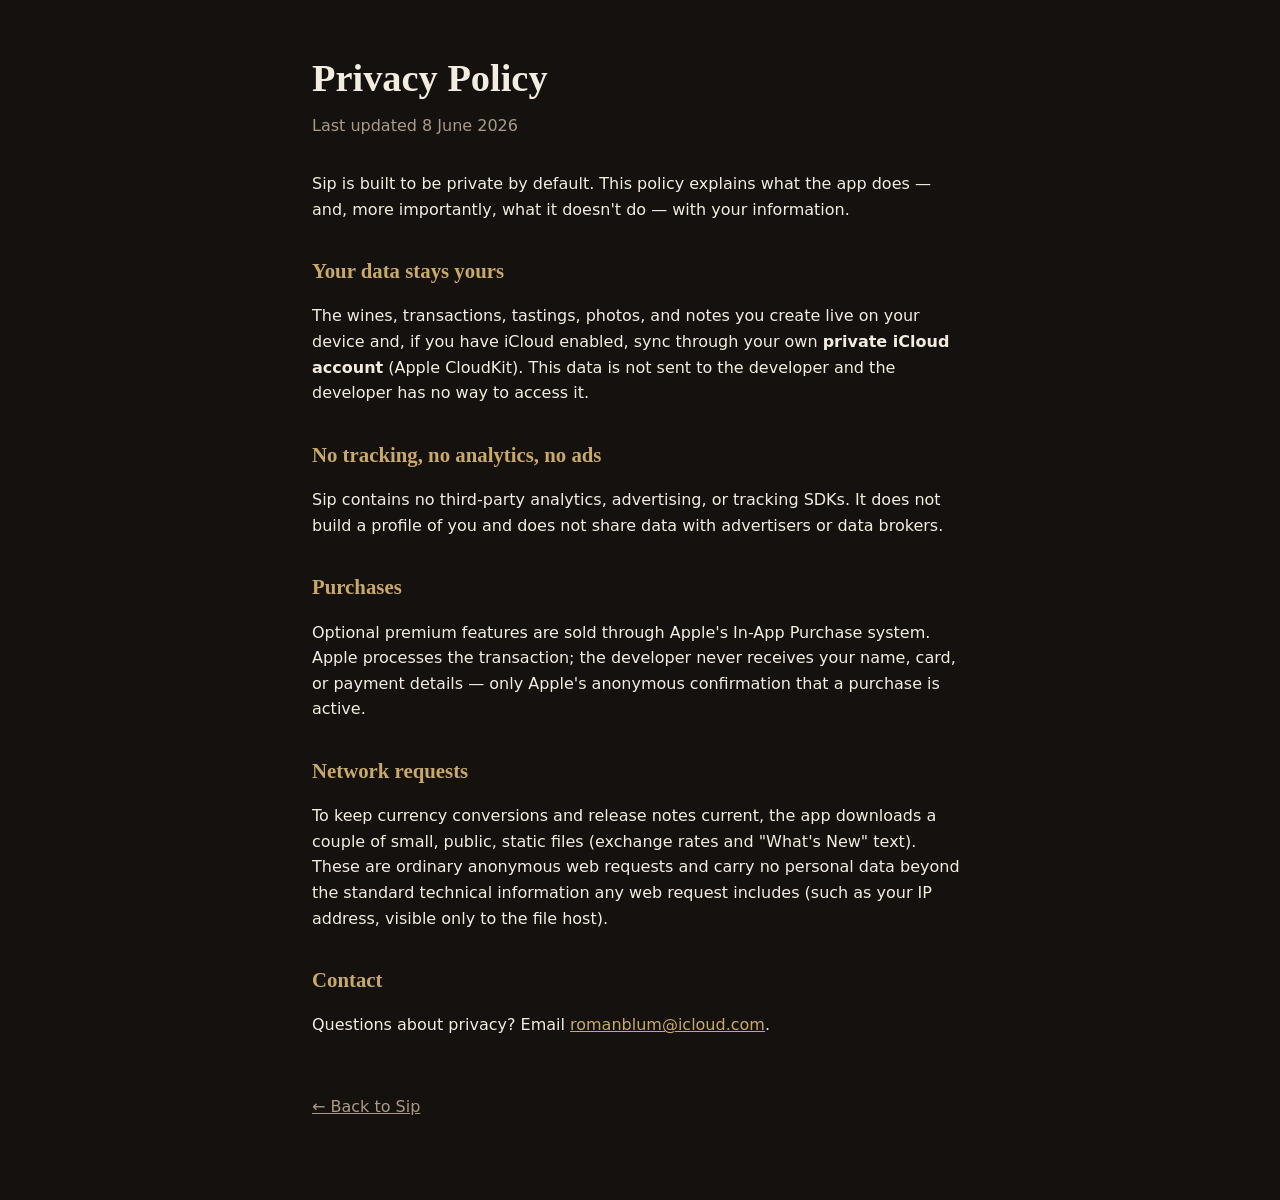
==== privacy.html @ 399b0591 "Add site, legal pages, and currency refresh script - index.html (minimal: tagline + App Store link)," ====
<!doctype html>
<html lang="en">
<head>
  <meta charset="utf-8">
  <meta name="viewport" content="width=device-width, initial-scale=1">
  <title>Privacy Policy — Sip</title>
  <style>
    :root { --ground:#14110e; --surface:#1d1813; --ink:#f3ece1; --faint:#a99c87; --gold:#c8a96a; --hairline:#352c22; }
    * { box-sizing: border-box; }
    body {
      margin: 0; background: var(--ground); color: var(--ink);
      font-family: ui-sans-serif, -apple-system, system-ui, sans-serif;
      line-height: 1.6; -webkit-font-smoothing: antialiased;
    }
    main { max-width: 44rem; margin: 0 auto; padding: 48px 24px 80px; }
    h1 { font-family: ui-serif, "New York", Georgia, serif; font-size: 2.4rem; font-weight: 600; margin: 0 0 .25rem; }
    h2 { font-family: ui-serif, "New York", Georgia, serif; color: var(--gold); font-size: 1.3rem; margin: 2rem 0 .5rem; }
    .updated { color: var(--faint); margin: 0 0 2rem; }
    a { color: var(--gold); }
    a.back { display: inline-block; margin-top: 2.5rem; color: var(--faint); }
  </style>
</head>
<body>
  <main>
    <h1>Privacy Policy</h1>
    <p class="updated">Last updated 8 June 2026</p>

    <p>Sip is built to be private by default. This policy explains what the app does — and, more importantly, what it doesn't do — with your information.</p>

    <h2>Your data stays yours</h2>
    <p>The wines, transactions, tastings, photos, and notes you create live on your device and, if you have iCloud enabled, sync through your own <strong>private iCloud account</strong> (Apple CloudKit). This data is not sent to the developer and the developer has no way to access it.</p>

    <h2>No tracking, no analytics, no ads</h2>
    <p>Sip contains no third-party analytics, advertising, or tracking SDKs. It does not build a profile of you and does not share data with advertisers or data brokers.</p>

    <h2>Purchases</h2>
    <p>Optional premium features are sold through Apple's In-App Purchase system. Apple processes the transaction; the developer never receives your name, card, or payment details — only Apple's anonymous confirmation that a purchase is active.</p>

    <h2>Network requests</h2>
    <p>To keep currency conversions and release notes current, the app downloads a couple of small, public, static files (exchange rates and "What's New" text). These are ordinary anonymous web requests and carry no personal data beyond the standard technical information any web request includes (such as your IP address, visible only to the file host).</p>

    <h2>Contact</h2>
    <p>Questions about privacy? Email <a href="mailto:romanblum@icloud.com">romanblum@icloud.com</a>.</p>

    <a class="back" href="index.html">&larr; Back to Sip</a>
  </main>
</body>
</html>
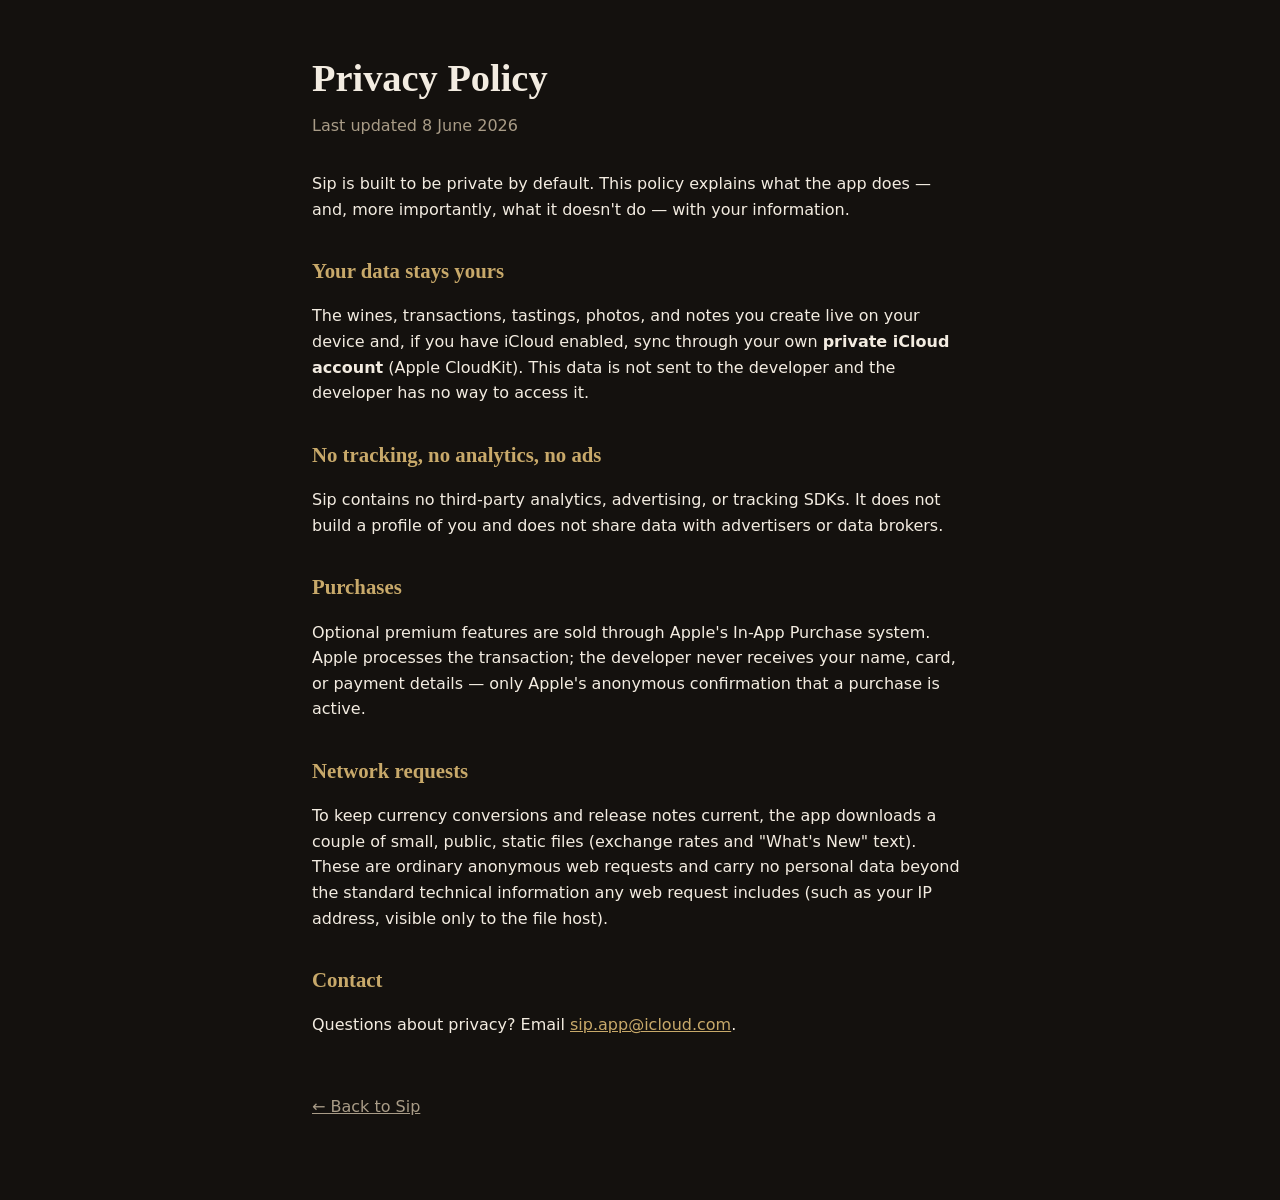
==== commit 25596fd1: "Use sip.app@icloud.com as the contact email Co-Authored-By: Claude Opus 4.8 <noreply@anthropic.com>" ====
--- a/privacy.html
+++ b/privacy.html
@@ -40,7 +40,7 @@
     <p>To keep currency conversions and release notes current, the app downloads a couple of small, public, static files (exchange rates and "What's New" text). These are ordinary anonymous web requests and carry no personal data beyond the standard technical information any web request includes (such as your IP address, visible only to the file host).</p>
 
     <h2>Contact</h2>
-    <p>Questions about privacy? Email <a href="mailto:romanblum@icloud.com">romanblum@icloud.com</a>.</p>
+    <p>Questions about privacy? Email <a href="mailto:sip.app@icloud.com">sip.app@icloud.com</a>.</p>
 
     <a class="back" href="index.html">&larr; Back to Sip</a>
   </main>
